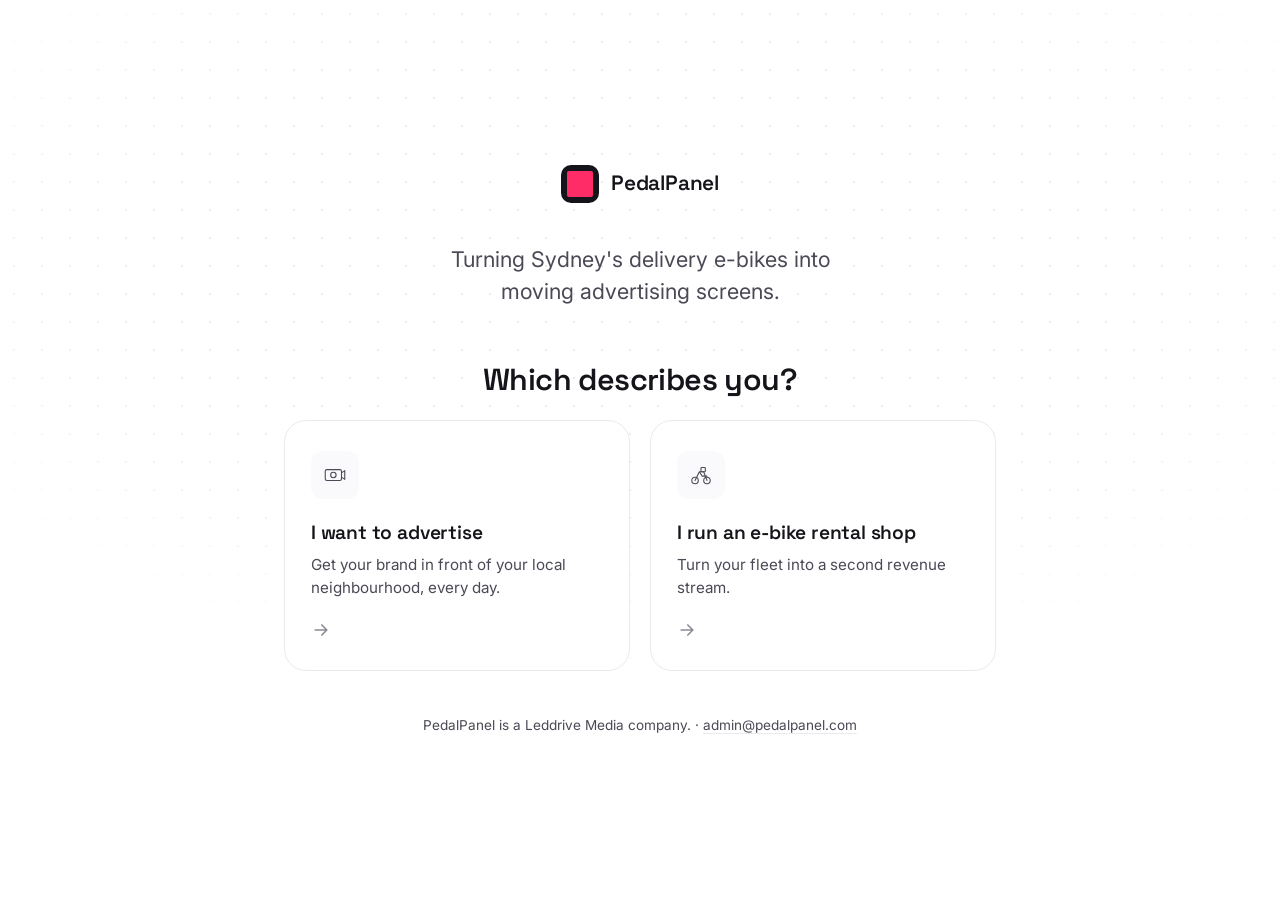
==== index.html @ 330f9f8a "Harden and audit fixes from index.html critique /impeccable harden — the P0 no-JS blank page. .revea" ====
<!doctype html>
<html lang="en-AU">
<head>
  <meta charset="UTF-8" />
  <meta name="viewport" content="width=device-width, initial-scale=1.0" />
  <title>PedalPanel — Sydney's e-bike ad network</title>
  <meta name="description" content="PedalPanel turns Sydney's delivery e-bikes into moving advertising screens. For local advertisers and e-bike rental shops." />
  <link rel="icon" href="assets/favicon.svg" type="image/svg+xml" />
  <link rel="preconnect" href="https://fonts.googleapis.com" />
  <link rel="preconnect" href="https://fonts.gstatic.com" crossorigin />
  <link href="https://fonts.googleapis.com/css2?family=Space+Grotesk:wght@500;600;700&family=Inter:wght@400;500;600;700&family=JetBrains+Mono:wght@400;500&display=swap" rel="stylesheet" />
  <link rel="stylesheet" href="css/base.css?v=20260821a" />
  <link rel="stylesheet" href="css/landing.css?v=20260821a" />
  <!-- Progressive-enhancement gate for the shared .reveal scroll-animation
       (see css/base.css + js/reveal.js): only a page that actually got this
       script running ever hides .reveal content to animate it in. Runs
       synchronously, before paint, so there's no flash of hidden content
       either way. If this never runs, .reveal elements stay at their
       plain, visible default. -->
  <script>document.documentElement.classList.add("js");</script>
</head>
<body class="landing">

  <main class="landing-shell">
    <div class="landing-bg" aria-hidden="true"></div>

    <div class="landing-inner">
      <div class="landing-mark reveal">
        <span class="mark"></span>
        <span class="wordmark-text">PedalPanel</span>
      </div>

      <p class="landing-tagline reveal">Turning Sydney's delivery e-bikes into moving advertising screens.</p>

      <h1 class="landing-question reveal">Which describes you?</h1>

      <div class="fork reveal-stagger">
        <a class="fork-card" href="/advertiser">
          <span class="fork-icon" aria-hidden="true">
            <svg viewBox="0 0 48 48" fill="none">
              <rect x="6" y="14" width="30" height="20" rx="3" stroke="currentColor" stroke-width="2"/>
              <circle cx="21" cy="24" r="5" stroke="currentColor" stroke-width="2"/>
              <path d="M36 20 L42 16 V32 L36 28" stroke="currentColor" stroke-width="2" stroke-linejoin="round"/>
            </svg>
          </span>
          <span class="fork-copy">
            <span class="fork-title">I want to advertise</span>
            <span class="fork-desc">Get your brand in front of your local neighbourhood, every day.</span>
          </span>
          <span class="fork-arrow" aria-hidden="true">
            <svg viewBox="0 0 24 24" fill="none"><path d="M5 12h14M13 6l6 6-6 6" stroke="currentColor" stroke-width="2" stroke-linecap="round" stroke-linejoin="round"/></svg>
          </span>
        </a>

        <a class="fork-card" href="/shop">
          <span class="fork-icon" aria-hidden="true">
            <svg viewBox="0 0 48 48" fill="none">
              <circle cx="13" cy="34" r="6" stroke="currentColor" stroke-width="2"/>
              <circle cx="35" cy="34" r="6" stroke="currentColor" stroke-width="2"/>
              <path d="M13 34 L21 18 H29 L35 34 M21 18 L26 26 H35" stroke="currentColor" stroke-width="2" stroke-linejoin="round" stroke-linecap="round"/>
              <rect x="24" y="10" width="8" height="8" rx="1.5" stroke="currentColor" stroke-width="2"/>
            </svg>
          </span>
          <span class="fork-copy">
            <span class="fork-title">I run an e-bike rental shop</span>
            <span class="fork-desc">Turn your fleet into a second revenue stream.</span>
          </span>
          <span class="fork-arrow" aria-hidden="true">
            <svg viewBox="0 0 24 24" fill="none"><path d="M5 12h14M13 6l6 6-6 6" stroke="currentColor" stroke-width="2" stroke-linecap="round" stroke-linejoin="round"/></svg>
          </span>
        </a>
      </div>

      <p class="landing-footnote reveal">
        PedalPanel is a Leddrive Media company. &middot; <a href="mailto:admin@pedalpanel.com">admin@pedalpanel.com</a>
      </p>
    </div>
  </main>

  <script src="js/reveal.js?v=20260821a"></script>
  <script src="js/buttons.js?v=20260821a"></script>
</body>
</html>
---- css/base.css ----
/* ==========================================================================
   PedalPanel — base design system
   Shared across all three pages: tokens, reset, type, layout, nav, buttons,
   cards, footer, and the site-wide scroll-reveal utility.
   ========================================================================== */

:root {
  /* Brand */
  --pink: #ff2c68;
  --pink-deep: #e01259;
  --pink-tint: #ffe4ee;
  --pink-tint-2: #fff0f5;

  /* Ink */
  --ink: #14141a;
  --ink-soft: #4a4a56;
  --ink-faint: #8b8b98;

  /* Surfaces */
  --paper: #ffffff;
  --paper-alt: #faf9fb;
  --paper-line: #ebe9ef;
  --dark: #121218;
  --dark-line: #2a2a34;

  /* Type */
  --font-display: "Space Grotesk", "Inter", system-ui, sans-serif;
  --font-body: "Inter", system-ui, -apple-system, sans-serif;
  --font-mono: "JetBrains Mono", "SFMono-Regular", Menlo, monospace;

  /* Scale */
  --container: 1160px;
  --radius-sm: 8px;
  --radius-md: 14px;
  --radius-lg: 22px;
  --ease: cubic-bezier(0.16, 1, 0.3, 1);
}

*,
*::before,
*::after {
  box-sizing: border-box;
}

html {
  scroll-behavior: smooth;
}

@media (prefers-reduced-motion: reduce) {
  html {
    scroll-behavior: auto;
  }
  *,
  *::before,
  *::after {
    animation-duration: 0.001ms !important;
    animation-iteration-count: 1 !important;
    transition-duration: 0.001ms !important;
    scroll-behavior: auto !important;
  }
}

body {
  margin: 0;
  font-family: var(--font-body);
  color: var(--ink);
  background: var(--paper);
  -webkit-font-smoothing: antialiased;
  line-height: 1.5;
}

img,
svg {
  max-width: 100%;
  display: block;
}

a {
  color: inherit;
}

h1,
h2,
h3,
h4 {
  font-family: var(--font-display);
  font-weight: 600;
  line-height: 1.08;
  letter-spacing: -0.02em;
  margin: 0;
}

p {
  margin: 0;
}

.container {
  width: 100%;
  max-width: var(--container);
  margin-inline: auto;
  padding-inline: 24px;
}

@media (min-width: 700px) {
  .container {
    padding-inline: 40px;
  }
}

section {
  padding-block: clamp(56px, 9vw, 108px);
}

.eyebrow {
  font-family: var(--font-mono);
  font-size: 0.78rem;
  letter-spacing: 0.08em;
  text-transform: uppercase;
  color: var(--pink-deep);
  display: inline-flex;
  align-items: center;
  gap: 8px;
  margin-bottom: 16px;
}

.eyebrow::before {
  content: "";
  width: 6px;
  height: 6px;
  border-radius: 50%;
  background: var(--pink);
  flex-shrink: 0;
}

/* ---------- Nav ---------- */

.site-nav {
  position: sticky;
  top: 0;
  z-index: 50;
  background: rgba(255, 255, 255, 0.82);
  backdrop-filter: blur(10px);
  -webkit-backdrop-filter: blur(10px);
  border-bottom: 1px solid var(--paper-line);
}

.site-nav .container {
  display: flex;
  align-items: center;
  justify-content: space-between;
  height: 72px;
}

.wordmark {
  display: inline-flex;
  align-items: center;
  gap: 10px;
  font-family: var(--font-display);
  font-weight: 600;
  font-size: 1.05rem;
  letter-spacing: -0.01em;
  text-decoration: none;
  color: var(--ink);
}

.mark {
  display: inline-block;
  width: 28px;
  height: 28px;
  border-radius: 8px;
  background: var(--ink);
  position: relative;
  flex-shrink: 0;
  overflow: hidden;
}

/* Logo mark: stays a plain pink square at rest, then on a slow loop
   squints (scales down vertically, like an eye narrowing) and glances
   left and right while squinted, before reopening back to a full square.
   One transform (scaleY + translateX together) per keyframe step, so the
   "look around" motion only happens while narrowed — it reads as a
   square that blinks and peeks, not a shape that's constantly moving. */
.mark::before {
  content: "";
  position: absolute;
  inset: 6px 6px 6px 6px;
  background: var(--pink);
  border-radius: 2px;
  animation: markSquint 8s ease-in-out infinite;
}

/* Keyframe percentages scaled from the previous 5.6s version so the
   blink+glance motion itself still takes ~3.25s in absolute time — only
   the resting/held-square gap between blinks got longer (now ~4.75s
   instead of ~2.35s). */
@keyframes markSquint {
  0% { transform: scaleY(1) translateX(0); border-radius: 2px; }
  6% { transform: scaleY(0.32) translateX(0); border-radius: 3px; }
  14% { transform: scaleY(0.32) translateX(-3px); border-radius: 3px; }
  24% { transform: scaleY(0.32) translateX(3px); border-radius: 3px; }
  34% { transform: scaleY(0.32) translateX(0); border-radius: 3px; }
  41%, 100% { transform: scaleY(1) translateX(0); border-radius: 2px; }
}

.nav-links {
  display: flex;
  align-items: center;
  gap: 28px;
  list-style: none;
  margin: 0;
  padding: 0;
  font-size: 0.92rem;
}

.nav-links a:not(.btn) {
  text-decoration: none;
  color: var(--ink-soft);
  transition: color 0.2s var(--ease);
}

.nav-links a:not(.btn):hover {
  color: var(--ink);
}

.nav-audience {
  font-family: var(--font-mono);
  font-size: 0.72rem;
  letter-spacing: 0.04em;
  text-transform: uppercase;
  color: var(--ink-faint);
  padding: 5px 10px;
  border: 1px solid var(--paper-line);
  border-radius: 100px;
}

/* Below ~640px, keep only the wordmark + primary CTA — the audience pill
   and cross-link text don't have room and aren't essential on mobile. */
@media (max-width: 640px) {
  .nav-audience,
  .nav-links li:nth-child(2) {
    display: none;
  }

  .nav-links {
    gap: 12px;
  }

  .site-nav .btn {
    padding: 10px 18px;
    font-size: 0.88rem;
  }
}

/* ---------- Buttons ----------
   Hover treatment adapted from Codrops' magnetic-button family
   (tympanus.net/codrops/2020/08/05/magnetic-buttons/) and the fill-sweep
   idea from "Ideas for CSS Button Hover Animations" — reimplemented here
   in plain JS (subtle pointer-follow translate, ±10px clamp) + a
   radial-gradient sweep that expands from the cursor position, no library.
   ------------------------------------------------------------------ */

.btn {
  position: relative;
  display: inline-flex;
  align-items: center;
  justify-content: center;
  gap: 8px;
  font-family: var(--font-body);
  font-weight: 600;
  font-size: 0.95rem;
  text-decoration: none;
  padding: 14px 26px;
  border-radius: 100px;
  border: 1px solid transparent;
  cursor: pointer;
  isolation: isolate;
  overflow: hidden;
  transition: transform 0.35s var(--ease), border-color 0.3s var(--ease), color 0.3s var(--ease);
  will-change: transform;
}

.btn::before {
  content: "";
  position: absolute;
  inset: 0;
  z-index: -1;
  background: radial-gradient(circle at var(--mx, 50%) var(--my, 50%), var(--pink-deep) 0%, var(--pink) 60%);
  opacity: 0;
  transform: scale(0.4);
  transition: opacity 0.35s var(--ease), transform 0.45s var(--ease);
}

.btn-primary {
  background: var(--pink);
  color: #fff;
}

.btn-primary::before {
  opacity: 1;
  transform: scale(1);
}

.btn-primary:hover {
  transform: translate(var(--tx, 0), var(--ty, 0));
}

.btn-primary:hover::before {
  transform: scale(1.15);
}

.btn-ghost {
  background: transparent;
  color: var(--ink);
  border-color: var(--paper-line);
}

.btn-ghost::before {
  background: var(--ink);
}

.btn-ghost:hover {
  color: #fff;
  border-color: var(--ink);
  transform: translate(var(--tx, 0), var(--ty, 0));
}

.btn-ghost:hover::before {
  opacity: 1;
  transform: scale(1.15);
}

.btn-lg {
  padding: 17px 32px;
  font-size: 1rem;
}

/* ---------- Reveal-on-scroll ----------
   IntersectionObserver fade/slide utility, adapted from Codrops' scroll
   tag family (e.g. tympanus.net/codrops/tag/scroll/) — a single restrained
   reveal reused everywhere rather than a bespoke animation per section.
   See js/reveal.js.

   Gated behind html.js (set synchronously in <head>, before paint, by an
   inline script — see the comment at that script for why). Content is
   visible by default; only a page that actually got JS running ever
   hides it to animate in. A blocked/failed script script-tag now costs
   this page its scroll animation, not its content. */

.js .reveal {
  opacity: 0;
  transform: translateY(18px);
  transition: opacity 0.7s var(--ease), transform 0.7s var(--ease);
}

.reveal.is-visible {
  opacity: 1;
  transform: translateY(0);
}

.js .reveal-stagger > * {
  opacity: 0;
  transform: translateY(14px);
  transition: opacity 0.6s var(--ease), transform 0.6s var(--ease);
}

.reveal-stagger.is-visible > * {
  opacity: 1;
  transform: translateY(0);
}

.reveal-stagger.is-visible > *:nth-child(1) { transition-delay: 0.03s; }
.reveal-stagger.is-visible > *:nth-child(2) { transition-delay: 0.09s; }
.reveal-stagger.is-visible > *:nth-child(3) { transition-delay: 0.15s; }
.reveal-stagger.is-visible > *:nth-child(4) { transition-delay: 0.21s; }
.reveal-stagger.is-visible > *:nth-child(5) { transition-delay: 0.27s; }

/* ---------- Footer ---------- */

.site-footer {
  background: var(--dark);
  border-top: 1px solid var(--dark-line);
  padding-block: 40px;
}

.site-footer .container {
  display: flex;
  flex-wrap: wrap;
  align-items: center;
  justify-content: space-between;
  gap: 16px;
  font-size: 0.88rem;
  color: #9a9aa6;
}

.site-footer a {
  color: #d7d7de;
  text-decoration: none;
}

.site-footer a:hover {
  color: var(--pink);
}

/* ---------- Shared misc ---------- */

.mono {
  font-family: var(--font-mono);
}

.text-pink {
  color: var(--pink-deep);
}

.section-head {
  max-width: 640px;
  margin-bottom: 40px;
}

.section-head.center {
  margin-inline: auto;
  text-align: center;
}

.lede {
  font-size: 1.08rem;
  color: var(--ink-soft);
  margin-top: 14px;
  line-height: 1.6;
}

/* ---------- Anchor sections ----------
   Shared pattern for sections that used to be flat two-column paragraph
   text with no visual anchor (v2 feedback): a narrower text column with a
   bold scannable "statement" line, next to a small supporting diagram
   card, sitting over a subtle dot-grid + soft radial-glow background so
   the section has its own identity before anyone reads a word. Background
   glow technique is plain CSS radial-gradient + blur (see Codrops' CSS
   reference for radial-gradient/blur — no demo needed for something this
   simple, per the brief's fallback). Reused on both the advertiser and
   shop pages, with per-page content in the .swap-card.
   ------------------------------------------------------------------ */

.anchor-section {
  position: relative;
  overflow: hidden;
}

.anchor-bg {
  position: absolute;
  inset: 0;
  z-index: 0;
  pointer-events: none;
  background-image: radial-gradient(var(--paper-line) 1.2px, transparent 1.2px);
  background-size: 26px 26px;
  -webkit-mask-image: linear-gradient(180deg, transparent, #000 18%, #000 82%, transparent);
  mask-image: linear-gradient(180deg, transparent, #000 18%, #000 82%, transparent);
}

.anchor-bg::after {
  content: "";
  position: absolute;
  top: 50%;
  right: -140px;
  width: 480px;
  height: 480px;
  border-radius: 50%;
  transform: translateY(-50%);
  background: radial-gradient(circle, rgba(255, 44, 104, 0.16), rgba(255, 44, 104, 0) 70%);
  filter: blur(6px);
}

.anchor-grid-reverse .anchor-bg::after {
  right: auto;
  left: -140px;
}

.anchor-bg.no-glow::after {
  display: none;
}

.anchor-grid {
  position: relative;
  z-index: 1;
  display: grid;
  grid-template-columns: 1fr;
  gap: 40px;
  align-items: center;
}

@media (min-width: 900px) {
  .anchor-grid {
    grid-template-columns: 1.15fr 0.85fr;
    gap: 56px;
  }

  .anchor-grid-reverse .anchor-text {
    order: 2;
  }

  .anchor-grid-reverse .swap-card {
    order: 1;
  }
}

.anchor-text {
  max-width: 46ch;
}

.anchor-text p {
  color: var(--ink-soft);
  font-size: 1.02rem;
  line-height: 1.65;
}

.anchor-text p + p {
  margin-top: 16px;
}

.statement {
  font-family: var(--font-display);
  font-weight: 600;
  font-size: clamp(1.15rem, 2.1vw, 1.4rem);
  line-height: 1.4;
  color: var(--ink);
  border-left: 3px solid var(--pink);
  padding-left: 16px;
  margin: 18px 0 22px;
  max-width: 34ch;
}

.swap-card {
  position: relative;
  background: var(--paper);
  border: 1px solid var(--paper-line);
  border-radius: var(--radius-lg);
  padding: 26px;
  box-shadow: 0 24px 48px -32px rgba(20, 20, 26, 0.25);
}

.swap-label {
  font-size: 0.72rem;
  letter-spacing: 0.06em;
  text-transform: uppercase;
  color: var(--ink-faint);
  margin-bottom: 20px;
}

.swap-row {
  display: flex;
  align-items: center;
  justify-content: space-between;
  gap: 8px;
}

.swap-bag {
  display: flex;
  flex-direction: column;
  align-items: center;
  gap: 10px;
  flex: 1;
}

.swap-bag svg {
  width: 46px;
  height: 46px;
  color: var(--ink-faint);
}

.swap-bag-after svg {
  color: var(--ink);
}

.swap-live-dot {
  fill: var(--pink);
  animation: swapBlink 1.8s var(--ease) infinite;
}

@keyframes swapBlink {
  0%, 100% { opacity: 1; }
  50% { opacity: 0.25; }
}

@media (prefers-reduced-motion: reduce) {
  .swap-live-dot { animation: none; }
}

.swap-caption {
  font-size: 0.76rem;
  color: var(--ink-faint);
  text-align: center;
}

.swap-arrow {
  display: flex;
  flex-direction: column;
  align-items: center;
  gap: 4px;
  color: var(--pink);
  flex-shrink: 0;
  padding-bottom: 24px;
}

.swap-arrow svg {
  width: 22px;
  height: 22px;
}

.swap-arrow-label {
  font-size: 0.66rem;
  color: var(--ink-faint);
  white-space: nowrap;
}

.swap-stat {
  display: flex;
  align-items: center;
  justify-content: center;
  gap: 14px;
  margin-top: 24px;
  padding-top: 20px;
  border-top: 1px dashed var(--paper-line);
  text-align: left;
}

.swap-stat-num {
  font-family: var(--font-display);
  font-weight: 600;
  font-size: 2.1rem;
  color: var(--pink-deep);
  line-height: 1;
}

.swap-stat-label {
  font-size: 0.88rem;
  color: var(--ink-soft);
  max-width: 20ch;
  line-height: 1.4;
}

.swap-earning {
  display: flex;
  align-items: center;
  justify-content: center;
  gap: 10px;
  margin-top: 24px;
  padding-top: 20px;
  border-top: 1px dashed var(--paper-line);
}

.swap-earning-dot {
  width: 8px;
  height: 8px;
  border-radius: 50%;
  background: var(--pink);
  flex-shrink: 0;
  animation: swapBlink 1.8s var(--ease) infinite;
}

@media (prefers-reduced-motion: reduce) {
  .swap-earning-dot { animation: none; }
}

.swap-earning-label {
  font-size: 0.86rem;
  color: var(--ink-soft);
}

/* ---------- Hero 3D visual ----------
   Container for the Three.js triple-screen-bike scene (see
   js/hero-3d.js + js/triple-screen-bike.js), shared by the advertiser and
   shop hero sections. No card styling here on purpose — no background,
   border, radius or shadow on the container itself — the box should
   read as an object floating on the page, not a framed graphic; the
   model's own modeled shadow plane (baked into the scene) is what
   grounds it. Fixed aspect-ratio still reserves the layout space
   immediately so there's no shift when the canvas mounts later.

   640px is the point at which this stops growing: it's also roughly
   what the grid column resolves to at the .adv-hero-grid/.shop-hero-grid
   container's own max-width (1160px), so the cap and the grid-derived
   width meet cleanly rather than the box being artificially capped
   below what the layout would otherwise give it.

   Resizing this container doesn't require retuning the scene's camera
   or shadow: aspect-ratio holds the canvas at a constant 4:3, so
   camera.aspect (see js/triple-screen-bike.js) never actually changes as
   the container grows — only pixel density does. The framing, and the
   shadow plane's position under the model, stay identical at any size. */

.hero-3d {
  position: relative;
  width: 100%;
  max-width: 640px;
  aspect-ratio: 4 / 3;
  margin-inline: auto;
}

.hero-3d-placeholder {
  position: absolute;
  inset: 0;
}

.hero-3d-canvas {
  position: absolute;
  inset: 0;
  width: 100% !important;
  height: 100% !important;
}

.visually-hidden {
  position: absolute;
  width: 1px;
  height: 1px;
  overflow: hidden;
  clip: rect(0 0 0 0);
  white-space: nowrap;
}

/* ---------- Lead-capture dialog ----------
   "Book a call" opens this instead of a mailto: link. Uses the native
   <dialog> element for the backdrop, Escape-to-close and focus handling
   for free, animated in with the modern @starting-style + transition
   pattern (platform CSS, not a library) — falls back to appearing
   instantly on browsers that don't support it. See js/lead-form.js. */

.lead-dialog {
  border: none;
  border-radius: var(--radius-lg);
  padding: 34px 30px;
  max-width: 440px;
  width: calc(100% - 48px);
  background: var(--paper);
  box-shadow: 0 40px 80px -30px rgba(20, 20, 26, 0.45);
  opacity: 0;
  transform: translateY(14px) scale(0.98);
  transition: opacity 0.28s var(--ease), transform 0.28s var(--ease), overlay 0.28s allow-discrete, display 0.28s allow-discrete;
}

.lead-dialog[open] {
  opacity: 1;
  transform: translateY(0) scale(1);
}

@starting-style {
  .lead-dialog[open] {
    opacity: 0;
    transform: translateY(14px) scale(0.98);
  }
}

.lead-dialog::backdrop {
  background: rgba(18, 18, 24, 0.55);
  opacity: 0;
  transition: opacity 0.28s var(--ease), overlay 0.28s allow-discrete, display 0.28s allow-discrete;
}

.lead-dialog[open]::backdrop {
  opacity: 1;
}

@starting-style {
  .lead-dialog[open]::backdrop {
    opacity: 0;
  }
}

@media (prefers-reduced-motion: reduce) {
  .lead-dialog,
  .lead-dialog::backdrop {
    transition: none;
  }
}

.lead-close {
  position: absolute;
  top: 18px;
  right: 18px;
  width: 32px;
  height: 32px;
  display: inline-flex;
  align-items: center;
  justify-content: center;
  border-radius: 50%;
  border: none;
  background: transparent;
  color: var(--ink-faint);
  cursor: pointer;
  transition: background 0.2s var(--ease), color 0.2s var(--ease);
}

.lead-close:hover {
  background: var(--paper-alt);
  color: var(--ink);
}

.lead-close svg {
  width: 18px;
  height: 18px;
}

.lead-form h3,
.lead-success h3 {
  font-size: 1.35rem;
  margin-top: 6px;
}

.lead-form-sub {
  margin-top: 10px;
  color: var(--ink-soft);
  font-size: 0.92rem;
  line-height: 1.5;
}

.lead-field {
  margin-top: 18px;
}

.lead-field label {
  display: block;
  font-size: 0.82rem;
  font-weight: 600;
  color: var(--ink);
  margin-bottom: 6px;
}

.lead-optional {
  font-weight: 400;
  color: var(--ink-faint);
}

.lead-field input,
.lead-field textarea {
  width: 100%;
  font: inherit;
  font-size: 0.95rem;
  padding: 11px 14px;
  border-radius: var(--radius-sm);
  border: 1px solid var(--paper-line);
  background: var(--paper);
  color: var(--ink);
  resize: vertical;
}

.lead-field input:focus,
.lead-field textarea:focus {
  outline: none;
  border-color: var(--pink);
  box-shadow: 0 0 0 3px var(--pink-tint);
}

.lead-form-error {
  margin-top: 16px;
  font-size: 0.86rem;
  color: var(--pink-deep);
}

.lead-submit {
  width: 100%;
  margin-top: 22px;
}

.lead-success {
  text-align: center;
}

.lead-success p {
  margin-top: 12px;
  color: var(--ink-soft);
  font-size: 0.95rem;
  line-height: 1.55;
}

.lead-success a {
  color: var(--pink-deep);
}

.lead-success .btn {
  margin-top: 22px;
}
---- css/landing.css ----
/* ==========================================================================
   Landing — fork point only. Fast, minimal, two equal-weight choices.
   ========================================================================== */

body.landing {
  min-height: 100vh;
}

.landing-shell {
  position: relative;
  min-height: 100vh;
  display: flex;
  align-items: center;
  overflow: hidden;
}

/* Faint technical dot-grid texture instead of a gradient blob — keeps the
   "technical, trustworthy" register rather than a generic SaaS hero. */
.landing-bg {
  position: absolute;
  inset: 0;
  background-image: radial-gradient(var(--paper-line) 1.2px, transparent 1.2px);
  background-size: 28px 28px;
  -webkit-mask-image: radial-gradient(ellipse 80% 60% at 50% 30%, #000 40%, transparent 85%);
  mask-image: radial-gradient(ellipse 80% 60% at 50% 30%, #000 40%, transparent 85%);
  z-index: 0;
}

.landing-inner {
  position: relative;
  z-index: 1;
  width: 100%;
  max-width: 760px;
  margin-inline: auto;
  padding: 64px 24px;
  text-align: center;
}

.landing-mark {
  display: inline-flex;
  align-items: center;
  gap: 12px;
  margin-bottom: 40px;
}

.landing-mark .mark {
  width: 38px;
  height: 38px;
  border-radius: 10px;
}

.landing-mark .wordmark-text {
  font-family: var(--font-display);
  font-weight: 600;
  font-size: 1.3rem;
  letter-spacing: -0.01em;
}

.landing-tagline {
  font-size: clamp(1.1rem, 2.4vw, 1.35rem);
  color: var(--ink-soft);
  max-width: 34ch;
  margin-inline: auto;
  line-height: 1.5;
}

.landing-question {
  margin-top: 56px;
  margin-bottom: 24px;
  font-size: clamp(1.4rem, 3vw, 1.9rem);
}

.fork {
  display: grid;
  grid-template-columns: 1fr;
  gap: 16px;
  text-align: left;
  margin-top: 8px;
}

@media (min-width: 700px) {
  .fork {
    grid-template-columns: 1fr 1fr;
    gap: 20px;
  }
}

.fork-card {
  position: relative;
  display: flex;
  flex-direction: column;
  gap: 20px;
  padding: 30px 26px;
  border: 1.5px solid var(--paper-line);
  border-radius: var(--radius-lg);
  background: var(--paper);
  text-decoration: none;
  color: var(--ink);
  transition: transform 0.4s var(--ease), border-color 0.3s var(--ease), box-shadow 0.4s var(--ease);
}

.fork-card:hover,
.fork-card:focus-visible {
  transform: translateY(-4px);
  border-color: var(--pink);
  box-shadow: 0 20px 40px -22px rgba(255, 44, 104, 0.35);
}

.fork-card:focus-visible {
  outline: 2px solid var(--pink);
  outline-offset: 3px;
}

.fork-icon {
  width: 48px;
  height: 48px;
  display: inline-flex;
  align-items: center;
  justify-content: center;
  border-radius: 12px;
  background: var(--paper-alt);
  color: var(--ink-soft);
  transition: color 0.3s var(--ease), background 0.3s var(--ease);
}

.fork-icon svg {
  width: 26px;
  height: 26px;
}

.fork-card:hover .fork-icon {
  color: var(--pink-deep);
  background: var(--pink-tint-2);
}

.fork-copy {
  display: flex;
  flex-direction: column;
  gap: 6px;
  flex: 1;
}

.fork-title {
  font-family: var(--font-display);
  font-weight: 600;
  font-size: 1.2rem;
  letter-spacing: -0.01em;
}

.fork-desc {
  color: var(--ink-soft);
  font-size: 0.95rem;
  line-height: 1.5;
}

.fork-arrow {
  display: inline-flex;
  align-items: center;
  color: var(--ink-faint);
  transition: transform 0.35s var(--ease), color 0.3s var(--ease);
}

.fork-arrow svg {
  width: 20px;
  height: 20px;
}

.fork-card:hover .fork-arrow {
  color: var(--pink);
  transform: translateX(6px);
}

.landing-footnote {
  margin-top: 44px;
  font-size: 0.85rem;
  /* ink-soft, not ink-faint: the faint tone measures 3.36:1 on paper at
     this size, under the 4.5:1 AA minimum — and this line holds the
     page's only contact email. */
  color: var(--ink-soft);
}

.landing-footnote a {
  color: var(--ink-soft);
  text-decoration: underline;
  text-decoration-color: var(--paper-line);
  text-underline-offset: 3px;
}

.landing-footnote a:hover {
  color: var(--pink-deep);
  text-decoration-color: currentColor;
}
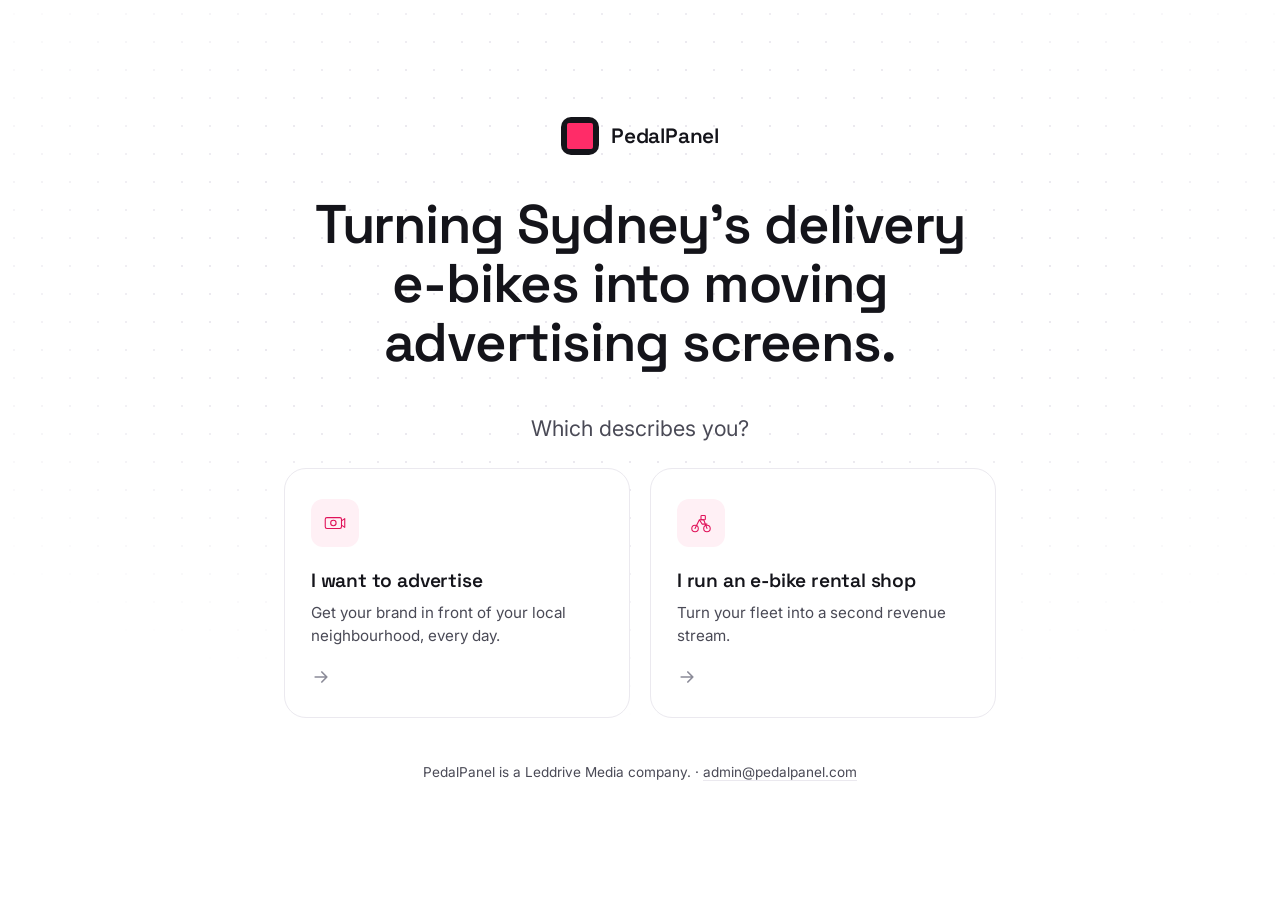
==== commit ff5b3859: "Bolder pass on index.html hierarchy and primary action /impeccable bolder — the two remaining P1s fr" ====
--- a/index.html
+++ b/index.html
@@ -30,9 +30,9 @@
         <span class="wordmark-text">PedalPanel</span>
       </div>
 
-      <p class="landing-tagline reveal">Turning Sydney's delivery e-bikes into moving advertising screens.</p>
+      <h1 class="landing-tagline reveal">Turning Sydney's delivery e-bikes into moving advertising screens.</h1>
 
-      <h1 class="landing-question reveal">Which describes you?</h1>
+      <p class="landing-question reveal">Which describes you?</p>
 
       <div class="fork reveal-stagger">
         <a class="fork-card" href="/advertiser">
--- a/css/landing.css
+++ b/css/landing.css
@@ -56,18 +56,29 @@
   letter-spacing: -0.01em;
 }
 
+/* Now the real h1 (base.css's h1-h4 rule supplies the display font,
+   weight, line-height and tracking) — the page's actual proposition,
+   promoted to the hero-headline treatment the advertiser/shop pages
+   already use for their h1 (display clamp + a narrow ch cap forces the
+   same short, punchy stacked wrap as css/advertiser.css's
+   .adv-hero-copy h1, just centered here instead of left-aligned). */
 .landing-tagline {
+  font-size: clamp(2.1rem, 4.6vw, 3.4rem);
+  max-width: 20ch;
+  margin-inline: auto;
+}
+
+/* Demoted from h1 to the fork's wayfinding prompt — takes over the
+   tagline's old secondary treatment verbatim. */
+.landing-question {
+  margin-top: 40px;
+  margin-bottom: 24px;
+  font-family: var(--font-body);
+  font-weight: 400;
   font-size: clamp(1.1rem, 2.4vw, 1.35rem);
-  color: var(--ink-soft);
-  max-width: 34ch;
-  margin-inline: auto;
   line-height: 1.5;
-}
-
-.landing-question {
-  margin-top: 56px;
-  margin-bottom: 24px;
-  font-size: clamp(1.4rem, 3vw, 1.9rem);
+  letter-spacing: normal;
+  color: var(--ink-soft);
 }
 
 .fork {
@@ -111,6 +122,11 @@
   outline-offset: 3px;
 }
 
+/* Resting accent, not hover-only: DESIGN.md's Provisional note (confirmed
+   with the user during /impeccable document) permits tint fields as the
+   brand matures. The two tints stay a two-step escalation — tint-2 at
+   rest, tint on hover — so the primary action carries Signal Pink before
+   a visitor ever touches it, not only after. */
 .fork-icon {
   width: 48px;
   height: 48px;
@@ -118,8 +134,8 @@
   align-items: center;
   justify-content: center;
   border-radius: 12px;
-  background: var(--paper-alt);
-  color: var(--ink-soft);
+  background: var(--pink-tint-2);
+  color: var(--pink-deep);
   transition: color 0.3s var(--ease), background 0.3s var(--ease);
 }
 
@@ -129,8 +145,8 @@
 }
 
 .fork-card:hover .fork-icon {
-  color: var(--pink-deep);
-  background: var(--pink-tint-2);
+  color: var(--pink);
+  background: var(--pink-tint);
 }
 
 .fork-copy {
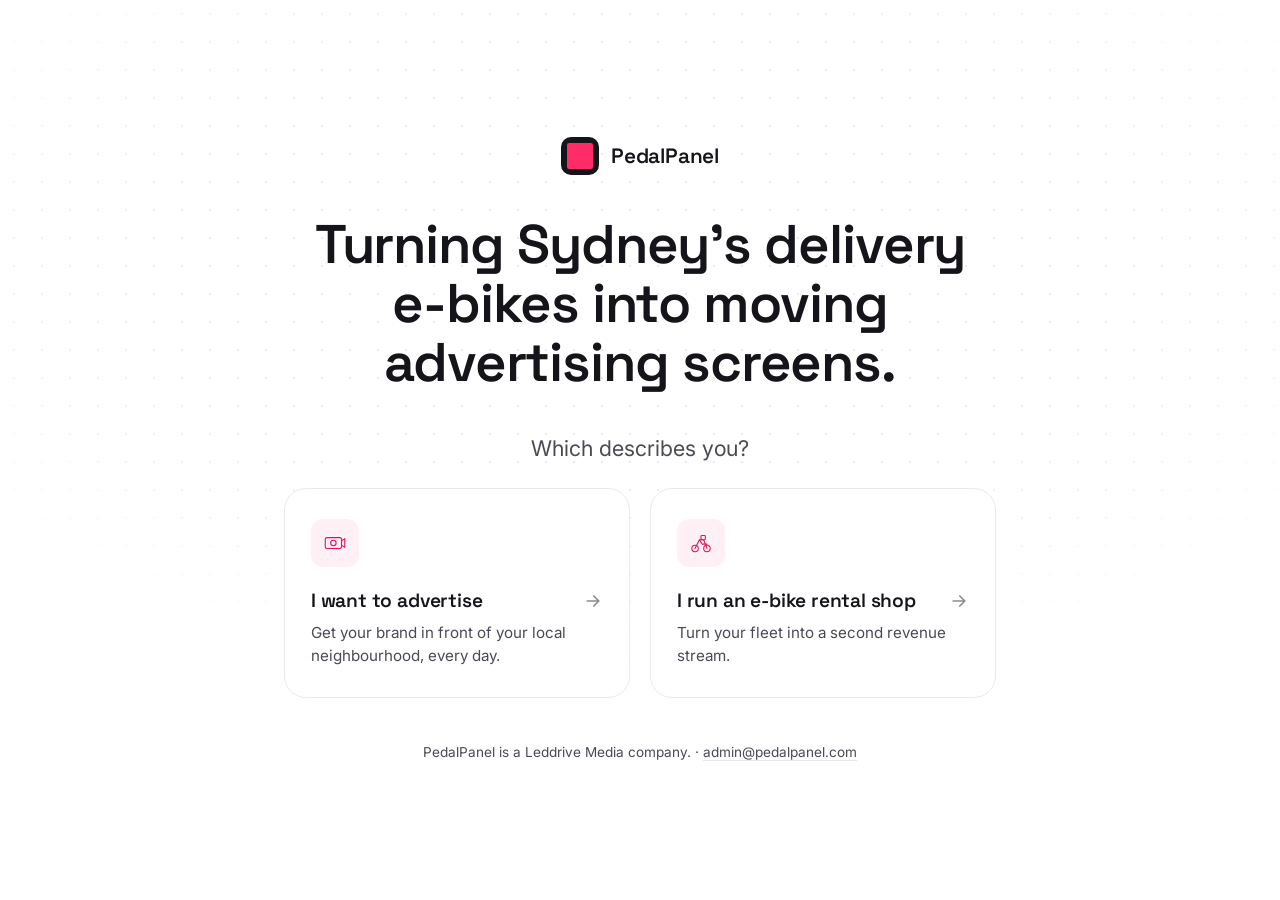
==== commit 51f41229: "Layout pass: fork card dead-air fix /impeccable layout — the critique's P2. flex: 1 on .fork-copy st" ====
--- a/index.html
+++ b/index.html
@@ -44,11 +44,13 @@
             </svg>
           </span>
           <span class="fork-copy">
-            <span class="fork-title">I want to advertise</span>
+            <span class="fork-head">
+              <span class="fork-title">I want to advertise</span>
+              <span class="fork-arrow" aria-hidden="true">
+                <svg viewBox="0 0 24 24" fill="none"><path d="M5 12h14M13 6l6 6-6 6" stroke="currentColor" stroke-width="2" stroke-linecap="round" stroke-linejoin="round"/></svg>
+              </span>
+            </span>
             <span class="fork-desc">Get your brand in front of your local neighbourhood, every day.</span>
-          </span>
-          <span class="fork-arrow" aria-hidden="true">
-            <svg viewBox="0 0 24 24" fill="none"><path d="M5 12h14M13 6l6 6-6 6" stroke="currentColor" stroke-width="2" stroke-linecap="round" stroke-linejoin="round"/></svg>
           </span>
         </a>
 
@@ -62,11 +64,13 @@
             </svg>
           </span>
           <span class="fork-copy">
-            <span class="fork-title">I run an e-bike rental shop</span>
+            <span class="fork-head">
+              <span class="fork-title">I run an e-bike rental shop</span>
+              <span class="fork-arrow" aria-hidden="true">
+                <svg viewBox="0 0 24 24" fill="none"><path d="M5 12h14M13 6l6 6-6 6" stroke="currentColor" stroke-width="2" stroke-linecap="round" stroke-linejoin="round"/></svg>
+              </span>
+            </span>
             <span class="fork-desc">Turn your fleet into a second revenue stream.</span>
-          </span>
-          <span class="fork-arrow" aria-hidden="true">
-            <svg viewBox="0 0 24 24" fill="none"><path d="M5 12h14M13 6l6 6-6 6" stroke="currentColor" stroke-width="2" stroke-linecap="round" stroke-linejoin="round"/></svg>
           </span>
         </a>
       </div>
--- a/css/landing.css
+++ b/css/landing.css
@@ -149,11 +149,20 @@
   background: var(--pink-tint);
 }
 
+/* No flex: 1 — the card no longer stretches this to fill leftover grid
+   height and pin the arrow at the bottom. Content sets the height; the
+   arrow moved up onto the title's own line (.fork-head) instead. */
 .fork-copy {
   display: flex;
   flex-direction: column;
   gap: 6px;
-  flex: 1;
+}
+
+.fork-head {
+  display: flex;
+  align-items: center;
+  justify-content: space-between;
+  gap: 12px;
 }
 
 .fork-title {
@@ -172,6 +181,7 @@
 .fork-arrow {
   display: inline-flex;
   align-items: center;
+  flex-shrink: 0;
   color: var(--ink-faint);
   transition: transform 0.35s var(--ease), color 0.3s var(--ease);
 }
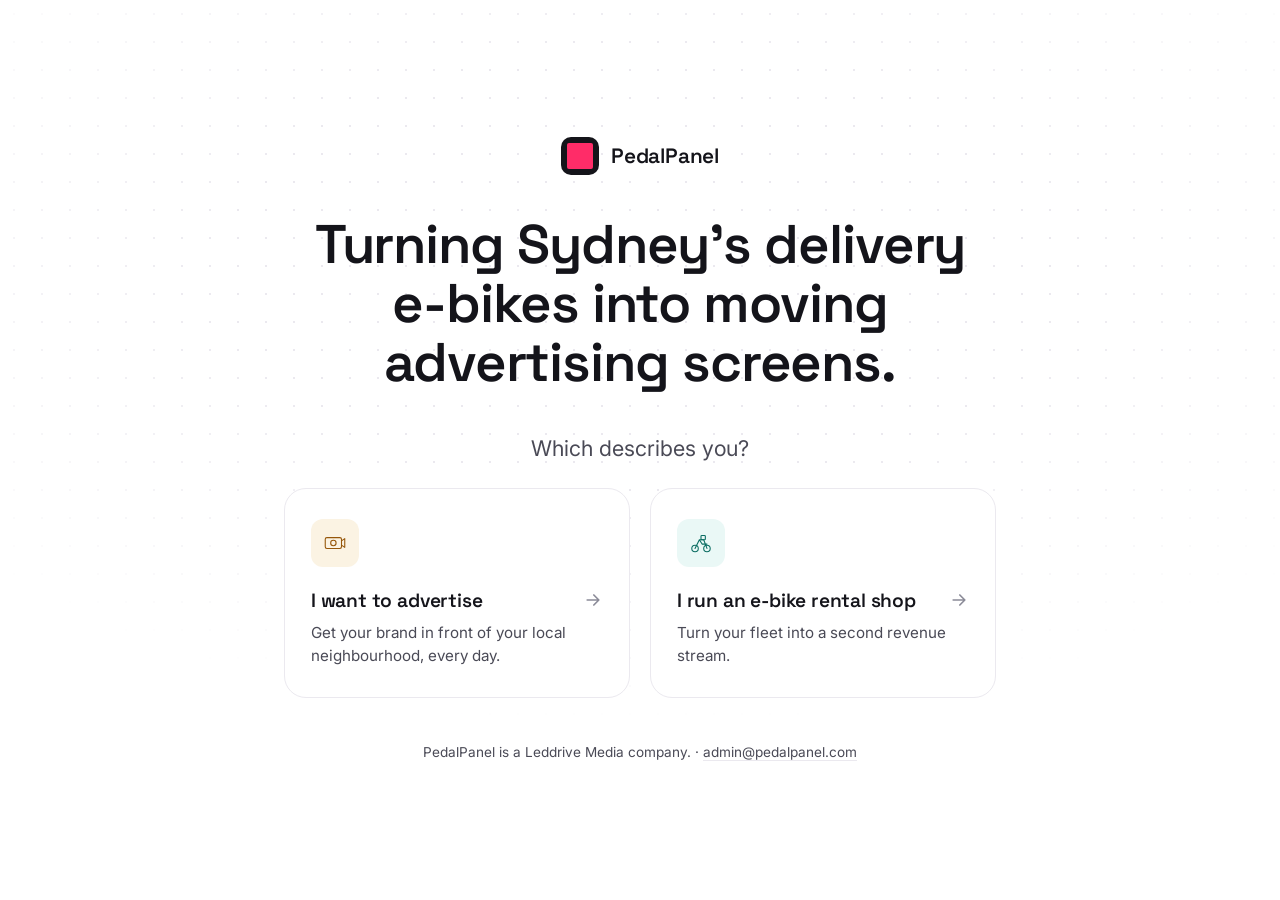
==== commit 84e0eb40: "Expand palette: add Signal Teal and Signal Amber accents Pink stays the only action color (CTAs, hov" ====
--- a/index.html
+++ b/index.html
@@ -9,8 +9,8 @@
   <link rel="preconnect" href="https://fonts.googleapis.com" />
   <link rel="preconnect" href="https://fonts.gstatic.com" crossorigin />
   <link href="https://fonts.googleapis.com/css2?family=Space+Grotesk:wght@500;600;700&family=Inter:wght@400;500;600;700&family=JetBrains+Mono:wght@400;500&display=swap" rel="stylesheet" />
-  <link rel="stylesheet" href="css/base.css?v=20260821a" />
-  <link rel="stylesheet" href="css/landing.css?v=20260821a" />
+  <link rel="stylesheet" href="css/base.css?v=20260826a" />
+  <link rel="stylesheet" href="css/landing.css?v=20260826a" />
   <!-- Progressive-enhancement gate for the shared .reveal scroll-animation
        (see css/base.css + js/reveal.js): only a page that actually got this
        script running ever hides .reveal content to animate it in. Runs
@@ -35,7 +35,7 @@
       <p class="landing-question reveal">Which describes you?</p>
 
       <div class="fork reveal-stagger">
-        <a class="fork-card" href="/advertiser">
+        <a class="fork-card fork-advertiser" href="/advertiser">
           <span class="fork-icon" aria-hidden="true">
             <svg viewBox="0 0 48 48" fill="none">
               <rect x="6" y="14" width="30" height="20" rx="3" stroke="currentColor" stroke-width="2"/>
@@ -54,7 +54,7 @@
           </span>
         </a>
 
-        <a class="fork-card" href="/shop">
+        <a class="fork-card fork-shop" href="/shop">
           <span class="fork-icon" aria-hidden="true">
             <svg viewBox="0 0 48 48" fill="none">
               <circle cx="13" cy="34" r="6" stroke="currentColor" stroke-width="2"/>
--- a/css/base.css
+++ b/css/base.css
@@ -5,11 +5,28 @@
    ========================================================================== */
 
 :root {
-  /* Brand */
+  /* Brand — Signal Pink. Action-only: CTAs, hover states, the eyebrow dot,
+     the statement rule. See DESIGN.md's Signal Rule. */
   --pink: #ff2c68;
   --pink-deep: #e01259;
   --pink-tint: #ffe4ee;
   --pink-tint-2: #fff0f5;
+
+  /* Accent — Signal Teal. The status/active voice: something happening right
+     now (earning, live data, a value in motion) rather than something to
+     act on. Cool complement to Signal Pink. */
+  --teal: #0f8a7c;
+  --teal-deep: #0b6d62;
+  --teal-tint: #cfeeea;
+  --teal-tint-2: #eaf8f6;
+
+  /* Accent — Signal Amber. The highlight voice: a notable fact or value
+     worth a second look (a stat, a saving) rather than a live status. Warm
+     complement to Signal Pink, distinct from Teal's cool status role. */
+  --amber: #c67a1f;
+  --amber-deep: #96570a;
+  --amber-tint: #f3ddb0;
+  --amber-tint-2: #fbf3e3;
 
   /* Ink */
   --ink: #14141a;
@@ -233,6 +250,19 @@
   border-radius: 100px;
 }
 
+/* Small identity touch, not a status: echoes the page's dominant accent
+   world (advertiser = Amber, shop = Teal — same mapping as the landing
+   fork icons) in the one nav element that already names the audience. */
+.nav-audience-amber {
+  color: var(--amber-deep);
+  border-color: var(--amber-tint);
+}
+
+.nav-audience-teal {
+  color: var(--teal-deep);
+  border-color: var(--teal-tint);
+}
+
 /* Below ~640px, keep only the wordmark + primary CTA — the audience pill
    and cross-link text don't have room and aren't essential on mobile. */
 @media (max-width: 640px) {
@@ -246,6 +276,10 @@
   }
 
   .site-nav .btn {
+    /* min-height clears the 44px touch-target minimum directly, since
+       the padding math alone came out short (line-height here computes
+       to "normal", not the 1.5 inherited elsewhere on the page). */
+    min-height: 44px;
     padding: 10px 18px;
     font-size: 0.88rem;
   }
@@ -334,6 +368,11 @@
   font-size: 1rem;
 }
 
+.btn:focus-visible {
+  outline: none;
+  box-shadow: 0 0 0 3px var(--pink-tint);
+}
+
 /* ---------- Reveal-on-scroll ----------
    IntersectionObserver fade/slide utility, adapted from Codrops' scroll
    tag family (e.g. tympanus.net/codrops/tag/scroll/) — a single restrained
@@ -570,18 +609,15 @@
   color: var(--ink);
 }
 
+/* Static fill only — no blink. PedalPanel is pre-launch, so this dot must
+   never read as an "on-air"/live status light on the ad screen. */
 .swap-live-dot {
   fill: var(--pink);
-  animation: swapBlink 1.8s var(--ease) infinite;
 }
 
 @keyframes swapBlink {
   0%, 100% { opacity: 1; }
   50% { opacity: 0.25; }
-}
-
-@media (prefers-reduced-motion: reduce) {
-  .swap-live-dot { animation: none; }
 }
 
 .swap-caption {
@@ -622,11 +658,14 @@
   text-align: left;
 }
 
+/* Amber, not pink: this is a notable-fact readout ("100% existing riders"),
+   not something the visitor acts on. Advertiser-only usage — see
+   DESIGN.md's Signal Amber role. */
 .swap-stat-num {
   font-family: var(--font-display);
   font-weight: 600;
   font-size: 2.1rem;
-  color: var(--pink-deep);
+  color: var(--amber-deep);
   line-height: 1;
 }
 
@@ -647,11 +686,13 @@
   border-top: 1px dashed var(--paper-line);
 }
 
+/* Teal, not pink: a live status dot ("earning, right now"), not a call to
+   action. Shop-only usage — see DESIGN.md's Signal Teal role. */
 .swap-earning-dot {
   width: 8px;
   height: 8px;
   border-radius: 50%;
-  background: var(--pink);
+  background: var(--teal);
   flex-shrink: 0;
   animation: swapBlink 1.8s var(--ease) infinite;
 }
@@ -793,6 +834,11 @@
   color: var(--ink);
 }
 
+.lead-close:focus-visible {
+  outline: none;
+  box-shadow: 0 0 0 3px var(--pink-tint);
+}
+
 .lead-close svg {
   width: 18px;
   height: 18px;
@@ -859,6 +905,13 @@
   margin-top: 22px;
 }
 
+.lead-form-privacy {
+  margin-top: 12px;
+  text-align: center;
+  font-size: 0.86rem;
+  color: var(--ink-faint);
+}
+
 .lead-success {
   text-align: center;
 }
--- a/css/landing.css
+++ b/css/landing.css
@@ -139,6 +139,22 @@
   transition: color 0.3s var(--ease), background 0.3s var(--ease);
 }
 
+/* Resting identity, not just tint: each fork previews the accent world of
+   the page it leads to (advertiser = Signal Amber, shop = Signal Teal —
+   see DESIGN.md's Colors section), so the fork itself is the first place a
+   visitor meets that page's voice. Both still escalate to Signal Pink on
+   hover below — the moment you're about to click stays the one universal
+   action colour, per the Signal Rule. */
+.fork-advertiser .fork-icon {
+  background: var(--amber-tint-2);
+  color: var(--amber-deep);
+}
+
+.fork-shop .fork-icon {
+  background: var(--teal-tint-2);
+  color: var(--teal-deep);
+}
+
 .fork-icon svg {
   width: 26px;
   height: 26px;
@@ -160,7 +176,7 @@
 
 .fork-head {
   display: flex;
-  align-items: center;
+  align-items: flex-start;
   justify-content: space-between;
   gap: 12px;
 }
@@ -182,6 +198,10 @@
   display: inline-flex;
   align-items: center;
   flex-shrink: 0;
+  /* Aligns the icon to the title's first line rather than its own
+     line-box center, so a two-line title (e.g. "I run an e-bike rental
+     shop") doesn't pull the arrow down to the wrapped block's midpoint. */
+  margin-top: 0.2em;
   color: var(--ink-faint);
   transition: transform 0.35s var(--ease), color 0.3s var(--ease);
 }
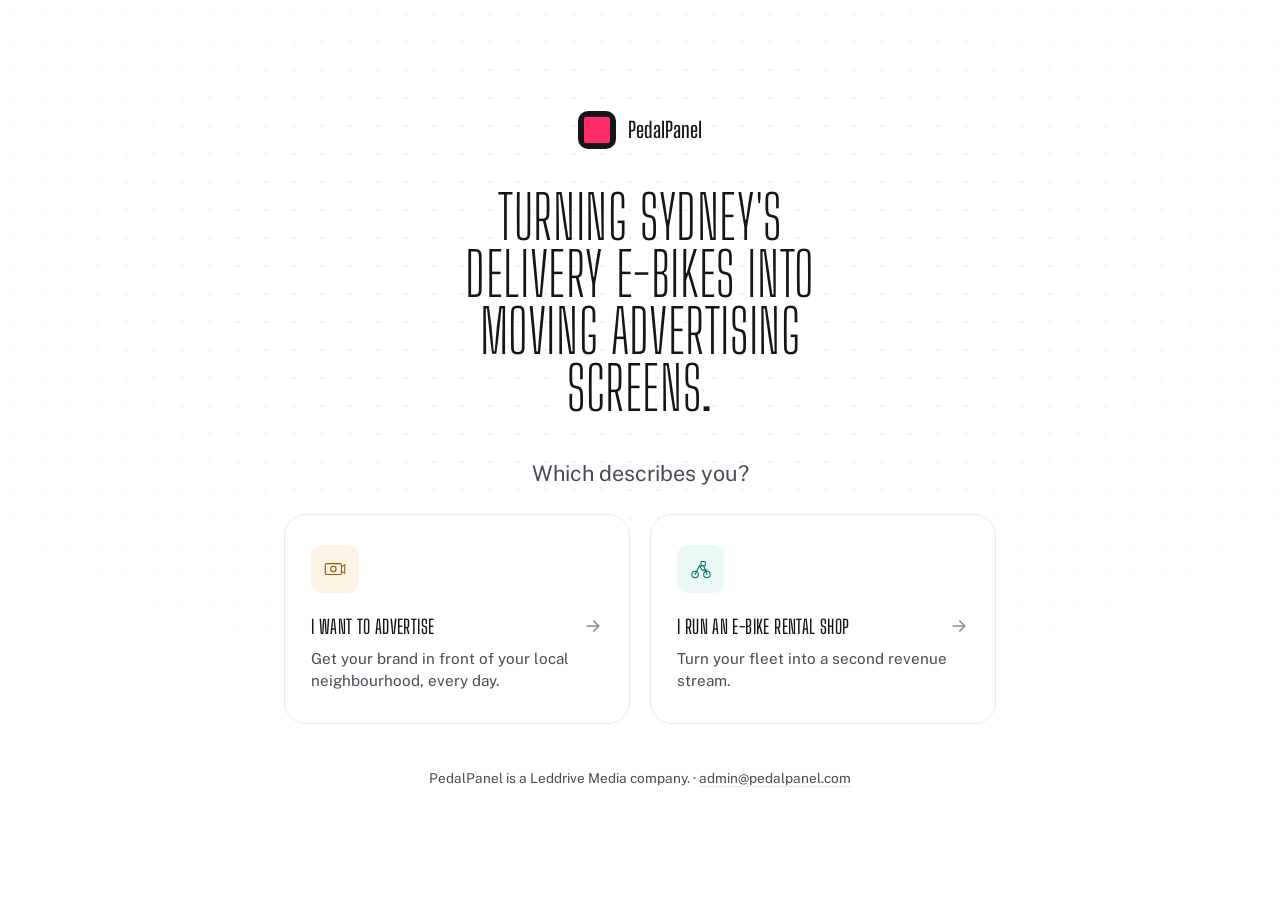
==== commit d5a5b2f1: "Typeset: swap display/body voice to Big Shoulders Display + Public Sans Replace Space Grotesk (displ" ====
--- a/index.html
+++ b/index.html
@@ -8,9 +8,9 @@
   <link rel="icon" href="assets/favicon.svg" type="image/svg+xml" />
   <link rel="preconnect" href="https://fonts.googleapis.com" />
   <link rel="preconnect" href="https://fonts.gstatic.com" crossorigin />
-  <link href="https://fonts.googleapis.com/css2?family=Space+Grotesk:wght@500;600;700&family=Inter:wght@400;500;600;700&family=JetBrains+Mono:wght@400;500&display=swap" rel="stylesheet" />
-  <link rel="stylesheet" href="css/base.css?v=20260826a" />
-  <link rel="stylesheet" href="css/landing.css?v=20260826a" />
+  <link href="https://fonts.googleapis.com/css2?family=Big+Shoulders+Display:wght@300;400;500;600;700&family=Public+Sans:wght@400;500;600;700&family=JetBrains+Mono:wght@400;500&display=swap" rel="stylesheet" />
+  <link rel="stylesheet" href="css/base.css?v=20260826b" />
+  <link rel="stylesheet" href="css/landing.css?v=20260826b" />
   <!-- Progressive-enhancement gate for the shared .reveal scroll-animation
        (see css/base.css + js/reveal.js): only a page that actually got this
        script running ever hides .reveal content to animate it in. Runs
--- a/css/base.css
+++ b/css/base.css
@@ -41,8 +41,8 @@
   --dark-line: #2a2a34;
 
   /* Type */
-  --font-display: "Space Grotesk", "Inter", system-ui, sans-serif;
-  --font-body: "Inter", system-ui, -apple-system, sans-serif;
+  --font-display: "Big Shoulders Display", "Arial Narrow", sans-serif;
+  --font-body: "Public Sans", system-ui, -apple-system, sans-serif;
   --font-mono: "JetBrains Mono", "SFMono-Regular", Menlo, monospace;
 
   /* Scale */
@@ -96,14 +96,20 @@
   color: inherit;
 }
 
+/* Big Shoulders Display is condensed and drawn for caps — the negative
+   Space Grotesk tracking would collide letters here, so headings flip to
+   uppercase with a small positive tracking instead. Full-sentence roles
+   (.statement, .closing-question) opt back out below; short heading
+   phrases and card titles read as signage, which is the point. */
 h1,
 h2,
 h3,
 h4 {
   font-family: var(--font-display);
-  font-weight: 600;
-  line-height: 1.08;
-  letter-spacing: -0.02em;
+  font-weight: 500;
+  line-height: 1.1;
+  letter-spacing: 0.01em;
+  text-transform: uppercase;
   margin: 0;
 }
 
@@ -174,8 +180,8 @@
   gap: 10px;
   font-family: var(--font-display);
   font-weight: 600;
-  font-size: 1.05rem;
-  letter-spacing: -0.01em;
+  font-size: 1.1rem;
+  letter-spacing: 0;
   text-decoration: none;
   color: var(--ink);
 }
@@ -555,9 +561,12 @@
   margin-top: 16px;
 }
 
+/* Full sentence, not a heading fragment — stays mixed case against the
+   uppercase h1-h4 default above, so it still reads as a quotable line
+   rather than a shouted label. */
 .statement {
   font-family: var(--font-display);
-  font-weight: 600;
+  font-weight: 500;
   font-size: clamp(1.15rem, 2.1vw, 1.4rem);
   line-height: 1.4;
   color: var(--ink);
--- a/css/landing.css
+++ b/css/landing.css
@@ -52,18 +52,23 @@
 .landing-mark .wordmark-text {
   font-family: var(--font-display);
   font-weight: 600;
-  font-size: 1.3rem;
-  letter-spacing: -0.01em;
-}
-
-/* Now the real h1 (base.css's h1-h4 rule supplies the display font,
-   weight, line-height and tracking) — the page's actual proposition,
-   promoted to the hero-headline treatment the advertiser/shop pages
-   already use for their h1 (display clamp + a narrow ch cap forces the
-   same short, punchy stacked wrap as css/advertiser.css's
-   .adv-hero-copy h1, just centered here instead of left-aligned). */
+  font-size: 1.35rem;
+  letter-spacing: 0;
+}
+
+/* Now the real h1 (base.css's h1-h4 rule supplies the display font and
+   tracking) — the page's actual proposition, promoted to the
+   hero-headline treatment the advertiser/shop pages already use for
+   their h1 (display clamp + a narrow ch cap forces the same short,
+   punchy stacked wrap as css/advertiser.css's .adv-hero-copy h1, just
+   centered here instead of left-aligned). Weight and line-height are
+   pulled lighter and tighter than the shared h1-h4 default, and the
+   clamp sized up slightly: Big Shoulders Display is condensed, so it
+   reads smaller than Space Grotesk did at the same size. */
 .landing-tagline {
-  font-size: clamp(2.1rem, 4.6vw, 3.4rem);
+  font-size: clamp(2.3rem, 5vw, 3.75rem);
+  font-weight: 300;
+  line-height: 0.95;
   max-width: 20ch;
   margin-inline: auto;
 }
@@ -183,9 +188,10 @@
 
 .fork-title {
   font-family: var(--font-display);
-  font-weight: 600;
+  font-weight: 500;
   font-size: 1.2rem;
-  letter-spacing: -0.01em;
+  letter-spacing: 0.02em;
+  text-transform: uppercase;
 }
 
 .fork-desc {
